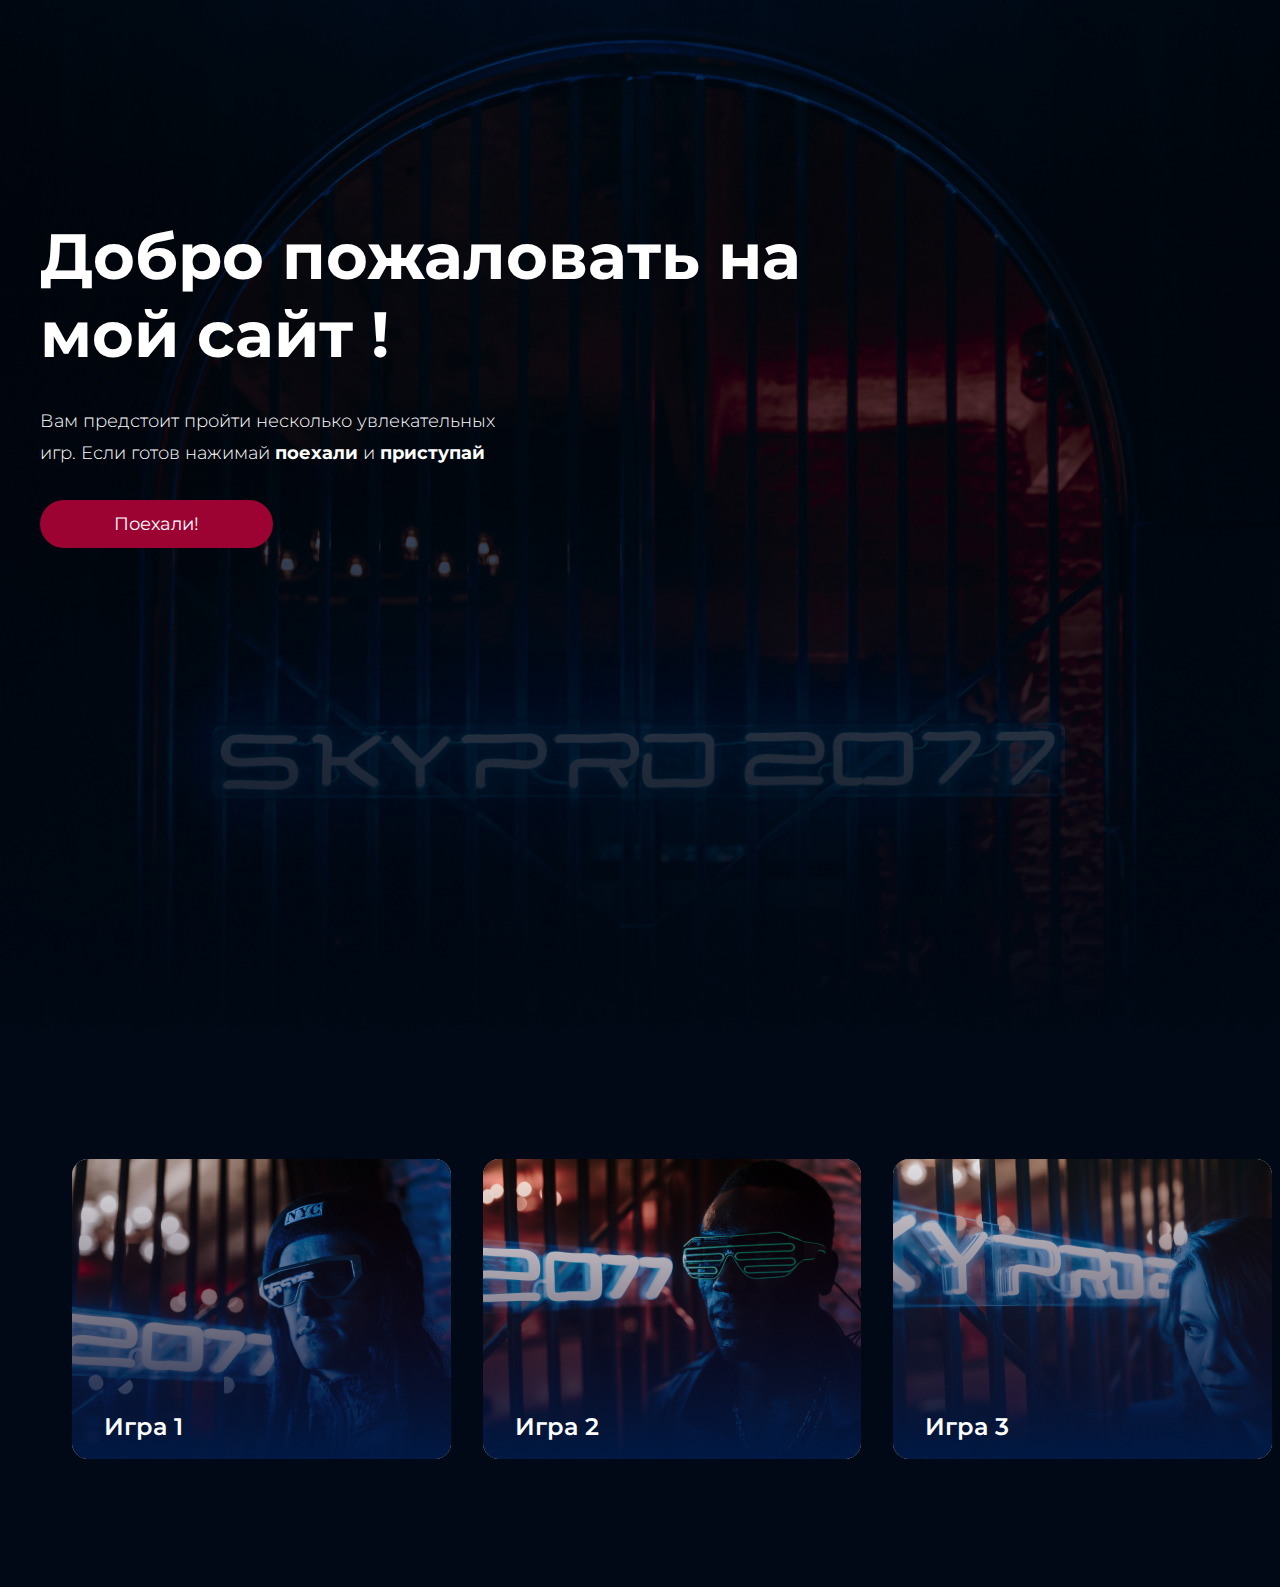
==== index.html @ 29d5ae47 "Added anchor in index.html, file hw2.js" ====
<!DOCTYPE html>
<html lang="en">
<head>
    <meta charset="UTF-8">
    <meta name="viewport" content="width=device-width, initial-scale=1.0">
    <title>Homework1</title>
    <link rel="preconnect" href="https://fonts.googleapis.com">
<link rel="preconnect" href="https://fonts.gstatic.com" crossorigin>
<link href="https://fonts.googleapis.com/css2?family=Montserrat:wght@300;400;600;700&display=swap" rel="stylesheet">
<link rel="stylesheet" href="style.css">
</head>
<body>
    <div class="top center">
        <section class="top__content">
        <h1 class="title">Добро пожаловать на мой сайт !</h1>
        <p class="top__text">Вам предстоит пройти несколько увлекательных игр. Если готов нажимай
            <span class="top__text_bold">поехали</span>  и <span class="top__text_bold">приступай</span> 
        </p>
        <a href="#game-anchor" class="top__button">Поехали!</a>
        </section>
    </div>
    <section class="game center ">
        <a name="game-anchor"></a>
        <a class="game__item" href="#">
                <img class="game__img" src="img/game1.jpg" alt="game">
            <p class="game__text">Игра 1</p>
        </a>
              
        <a class="game__item" href="#">
                <img class="game__img" src="img/game2.jpg" alt="game">
            <p class="game__text">Игра 2</p>
        </a>
        
        <a class="game__item" href="#">
                <img class="game__img" src="img/game3.jpg" alt="game">
            <p class="game__text">Игра 3</p>
        </a>
        
    </section>

    
   </body>
</html>
---- style.css ----
*{
    margin: 0;
    padding: 0;
}

body{
    font-family: 'Montserrat', sans-serif;
}
a {
    text-decoration: none;
  }
.center {
    padding-left: calc(50% - 600px);
    padding-right: calc(50% - 600px);
}
.top{
    background-image: url(img/backgraund.jpg);
    background-position: center;
    background-repeat: no-repeat;
    background-size: cover;
    /*height: 1024px;*/
}
.top__content{
    padding-bottom: 496px;
}
.title{
    max-width: 788.778px;
    color: #FFF;
    font-size: 64px;
    font-style: normal;
    font-weight: 700;
    line-height: normal;
    padding-top: 217px;
    padding-bottom: 32px;

}

.top__text{
    max-width: 481px;
    color: #FFF;
    font-size: 18px;
    font-style: normal;
    font-weight: 300;
    line-height: 32px;
    padding-bottom: 44px;
}
.top__text_bold{
    font-weight: 700;


}
.top__button{
    border-radius: 30px;
    background: #9C0332;  
    color: #FFF;
    font-size: 18px;
    font-style: normal;
    font-weight: 400;
    line-height: normal;
    padding: 13px 74px;

   
}
.top__button:hover{
    background: #EB443F;
}
.game{
   
    background: #000915;
    display: flex;
    gap: 32px;
    padding-top: 128px;
    padding-bottom: 128px;

}
.game__img{
    position: relative;
    display: block;
   border-radius: 16px;
    
}
.game__item{
    position: relative;
    display: block;

}
.game__item:hover{
    border-radius: 16px;
border: 3px solid #44D2FF;
background: linear-gradient(180deg, rgba(39, 1, 15, 0.00) 0%, #001944 100%), url(<path-to-image>), lightgray 50% / cover no-repeat;
}
.game__text{
    position: absolute;
    padding-left: 32px;
    bottom: 16px;
    color: #FFF;
    font-size: 24px;
    font-style: normal;
    font-weight: 600;
    line-height: 32px; 

}
@media (max-width: 767px) {
    .center {
        padding-left: 16px;
        padding-right: 16px;
    }
    .top{

    }
    .title{
        padding-top: 238px;
        text-align: center;
        font-size: 32px;
        display: flex;
        flex-direction: column;
        justify-content: center;

    }
    .top__text{
        text-align: center;
        font-size: 14px;
        line-height: 22px;
        padding-bottom: 32px;
    }
    .top__text_bold{
        font-size: 14px;
        line-height: 22px;
    }
    .top__content{
        display: flex;
        flex-direction: column;
        align-items: center;
        padding-bottom: 238px;
    }
    .game{
        display: flex;
        flex-direction: column;
        align-items: center;
    }
    .game__img{
        width: 343px;
    }
}
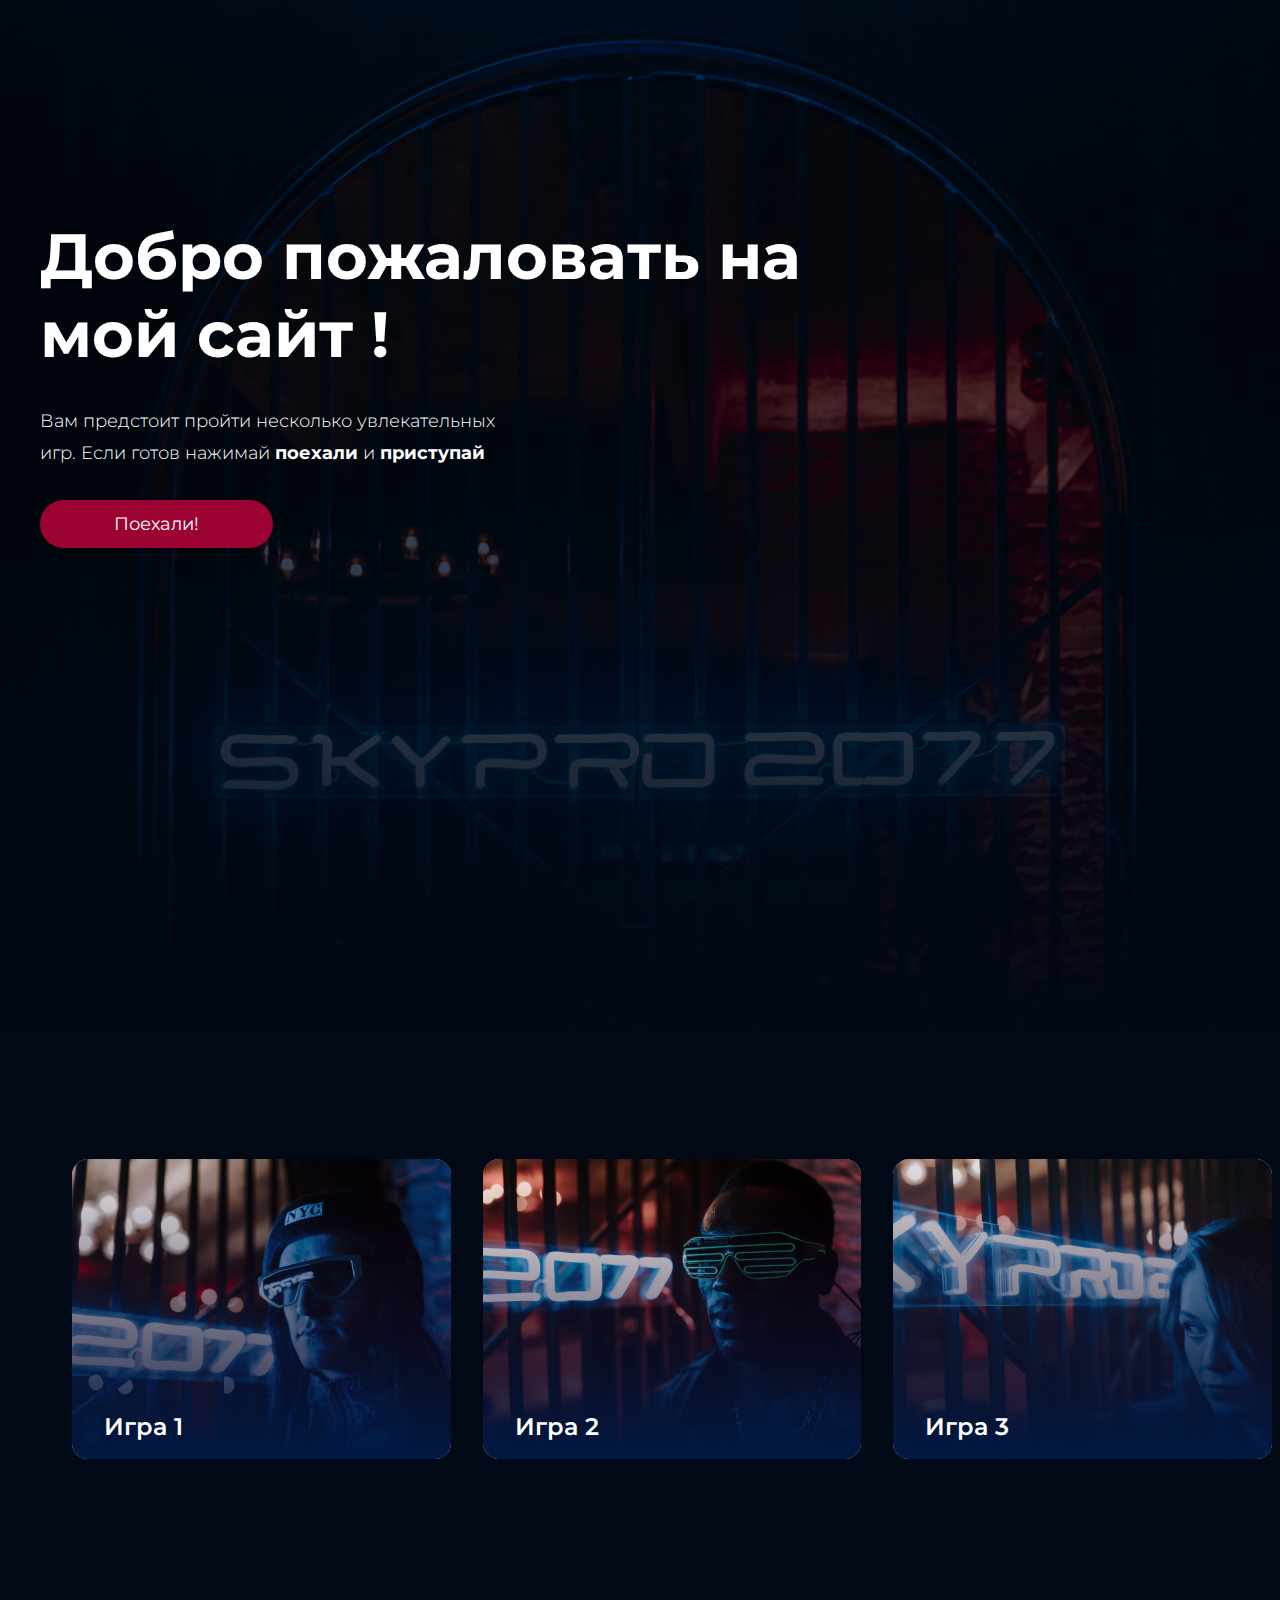
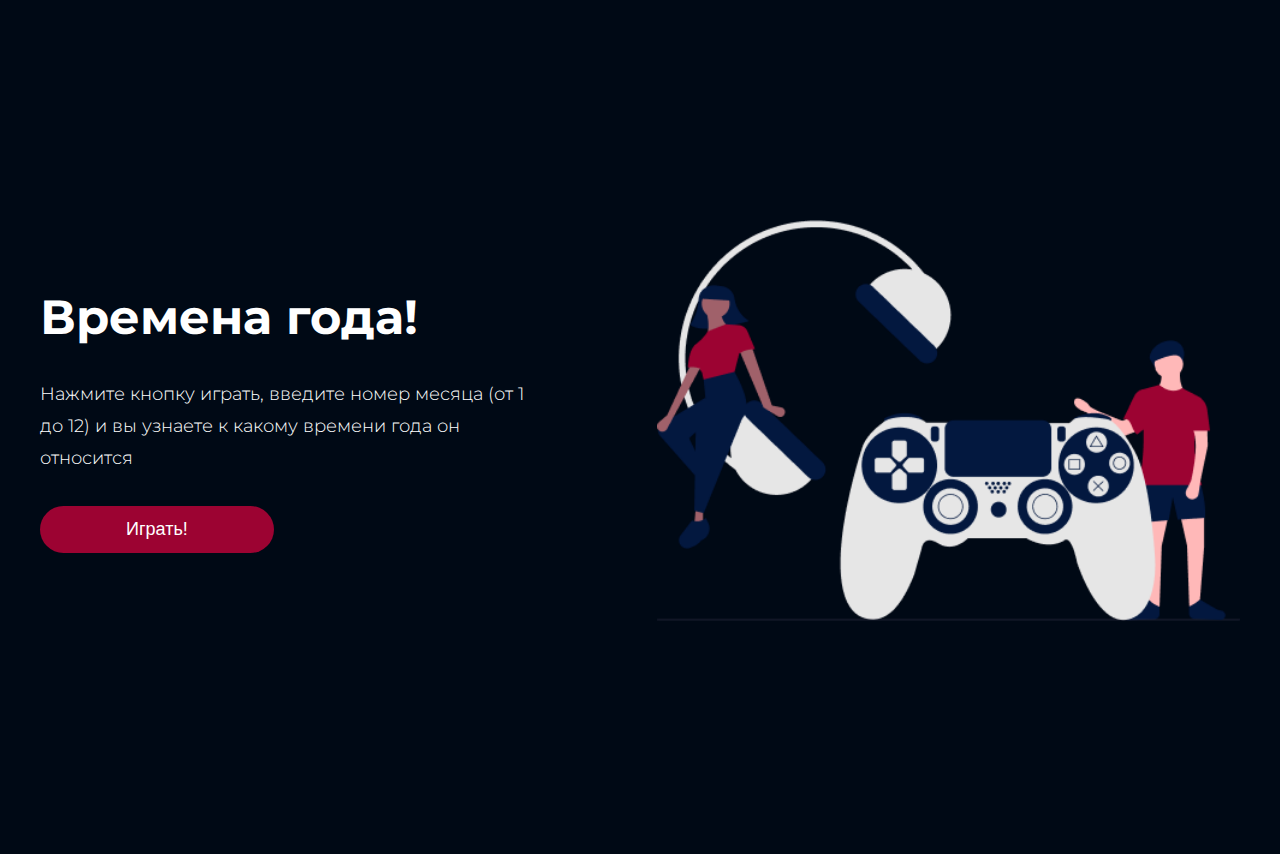
==== commit 9dea08da: "Added block seasons, hover, transition" ====
--- a/index.html
+++ b/index.html
@@ -37,6 +37,14 @@
         </a>
         
     </section>
+    <section class="seasons center">
+        <div class="seasons__content">
+        <h2 class="seasons__title">Времена года!</h2>
+        <p class="seasons__text">Нажмите кнопку играть, введите номер месяца (от 1 до 12) и вы узнаете к какому времени года он относится</p>
+    <button class="seasons__button">Играть!</button>
+        </div>
+    <img class="seasons-img" src="img/backgame.png" alt="gamer">
+    </section>
 
     
    </body>
--- a/style.css
+++ b/style.css
@@ -1,4 +1,3 @@
-
 *{
     margin: 0;
     padding: 0;
@@ -59,11 +58,14 @@
     font-weight: 400;
     line-height: normal;
     padding: 13px 74px;
+    transition: all 1s;
 
    
 }
 .top__button:hover{
     background: #EB443F;
+    transform: scale(1.05);
+    
 }
 .game{
    
@@ -101,6 +103,58 @@
     line-height: 32px; 
 
 }
+.seasons{
+    background: #000915;
+   display: flex;
+   column-gap: 128px;
+    padding-top: 233px;
+    padding-bottom: 233px;
+}
+.seasons__title{
+    color: #FFF;
+    font-size: 48px;
+    font-style: normal;
+    font-weight: 700;
+    line-height: normal;
+}
+.seasons__text{
+    color: #FFF;
+    font-size: 18px;
+    font-style: normal;
+    font-weight: 300;
+    line-height: 32px; 
+}
+.seasons__button{
+    border-radius: 30px;
+    background: #9C0332;
+    color: #FFF;
+    font-size: 18px;
+    font-style: normal;
+    font-weight: 400;
+    line-height: normal;
+    padding: 13px 75px;
+    border: none;
+    width: 234px;
+    transition: all 1s;
+    }
+    .seasons__button:hover{
+        background: #EB443F;
+        transform: scale(1.05);
+    }
+.seasons__content{
+    
+    display: flex;
+    flex-direction: column;
+    justify-content: center;
+    gap: 32px;
+}
+.seasons-img{
+     width: 100%;
+
+}
+
+
+
 @media (max-width: 767px) {
     .center {
         padding-left: 16px;
@@ -142,4 +196,27 @@
     .game__img{
         width: 343px;
     }
+    .seasons{
+        display: flex;
+        flex-wrap: wrap;
+    }
+    .seasons__content{
+        display: flex;
+        flex-wrap: wrap;
+        align-items: center;
+    }
+    .seasons__title{
+        font-size: 32px
+    }
+    .seasons__text{
+        color: #FFF;
+        text-align: center;
+        font-size: 14px;
+        line-height: 22px;
+    }
+    .seasons-img{
+        padding-top: 64px;
+        width: 100%;
+      
+    }
 }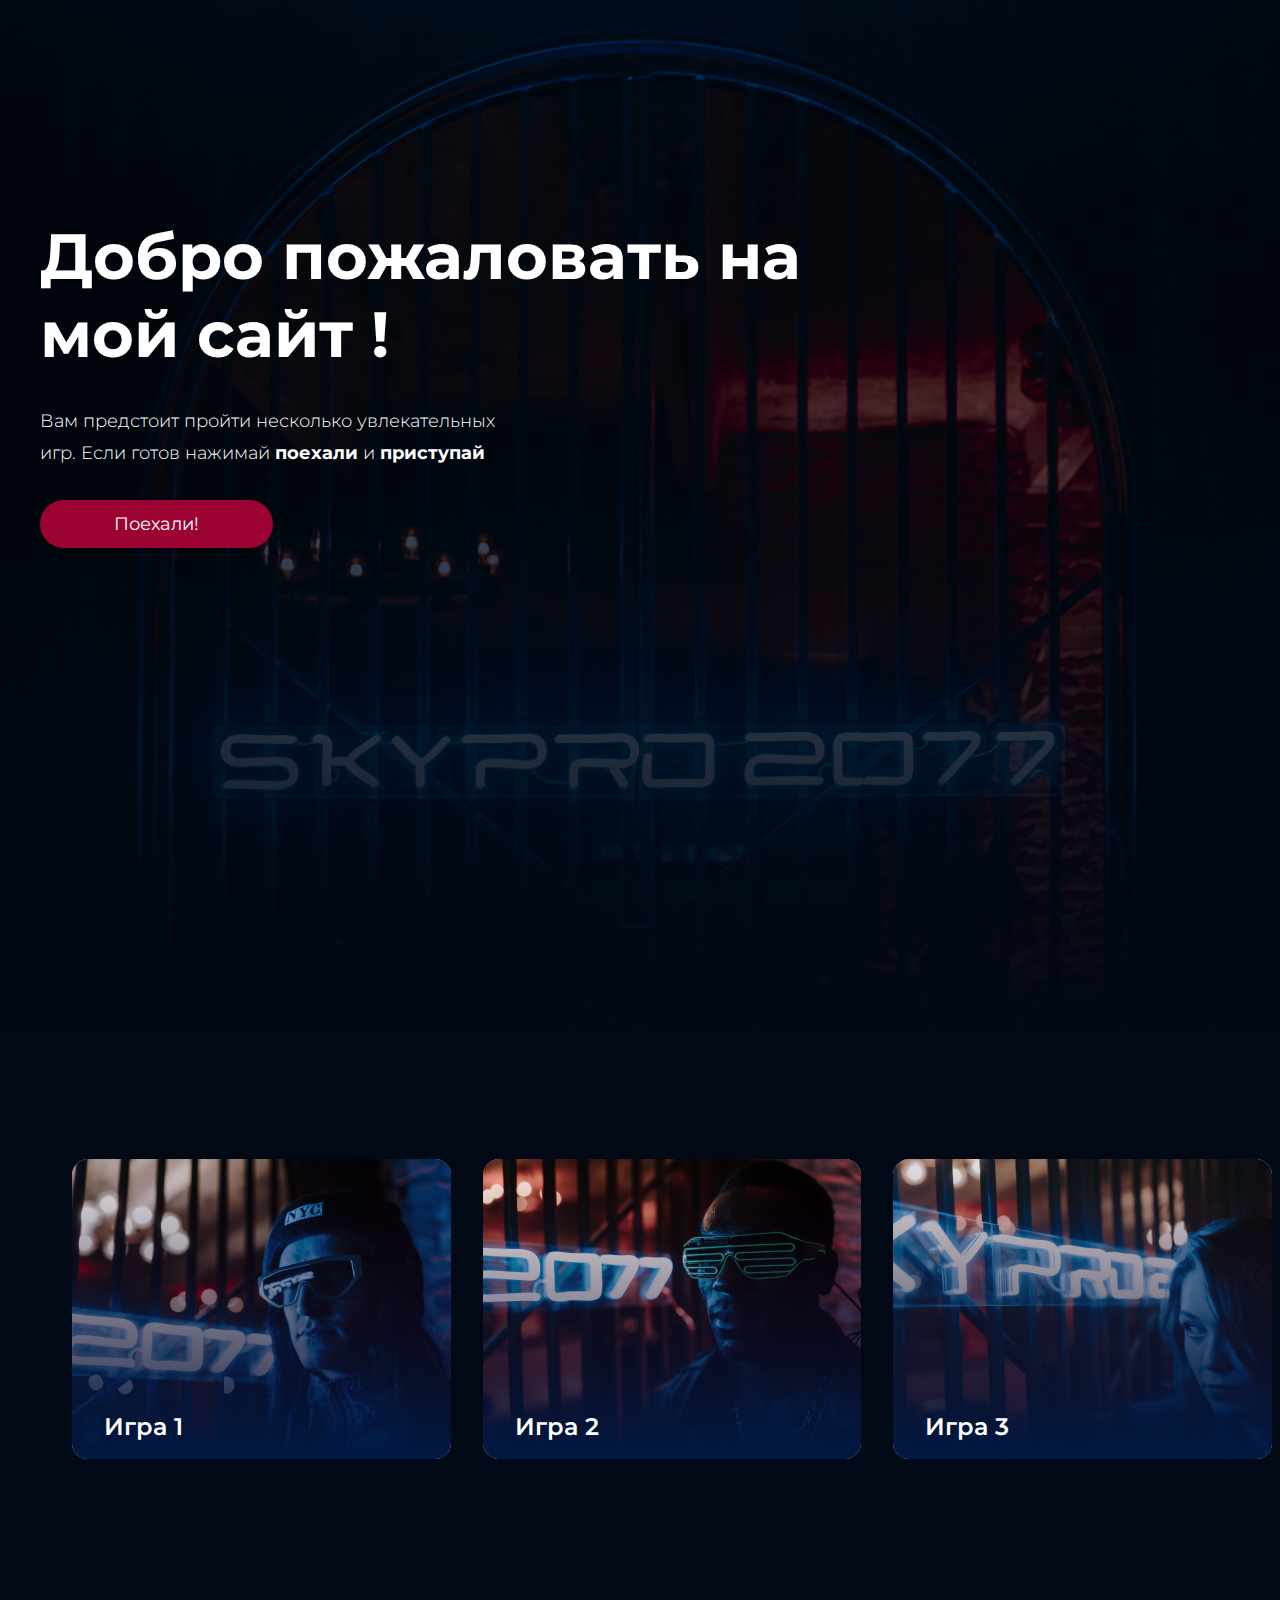
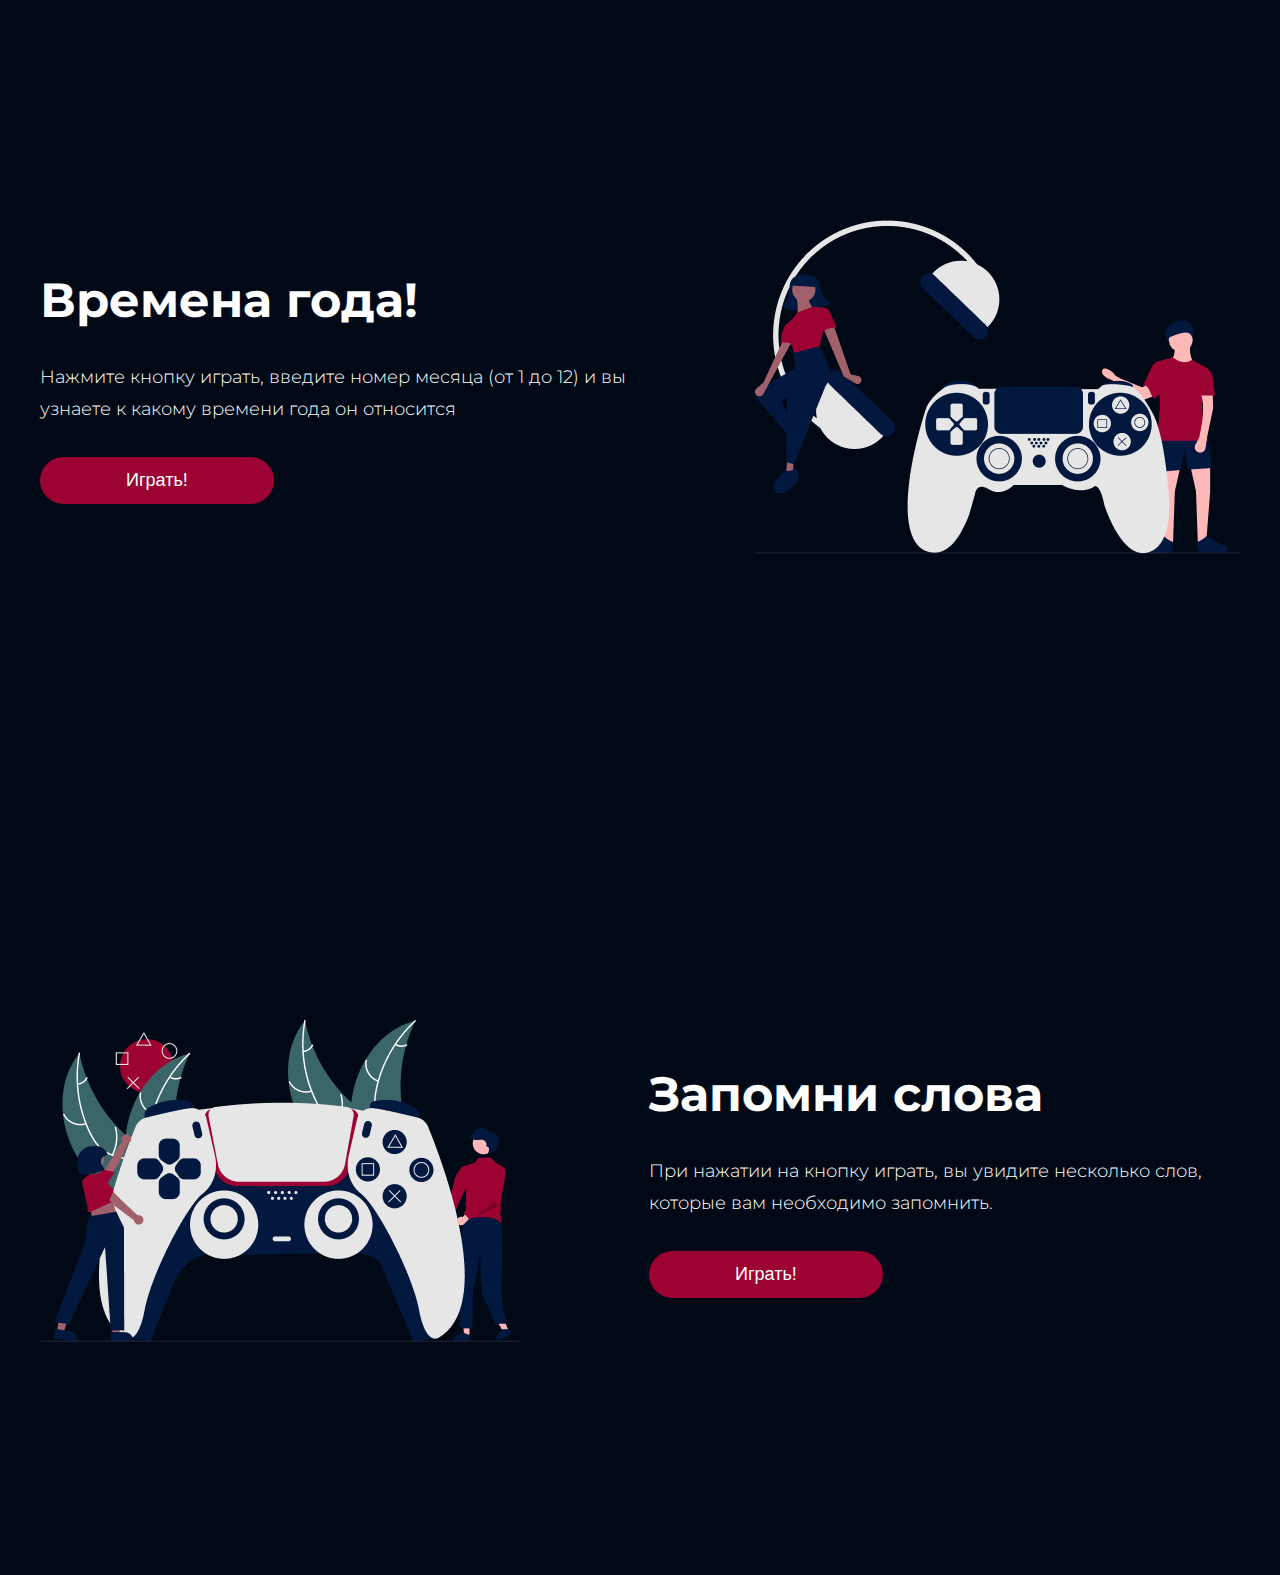
==== commit e0280964: "Changed block game type, added gametype_item2" ====
--- a/index.html
+++ b/index.html
@@ -37,13 +37,22 @@
         </a>
         
     </section>
-    <section class="seasons center">
-        <div class="seasons__content">
-        <h2 class="seasons__title">Времена года!</h2>
-        <p class="seasons__text">Нажмите кнопку играть, введите номер месяца (от 1 до 12) и вы узнаете к какому времени года он относится</p>
-    <button class="seasons__button">Играть!</button>
+    <section class="gametype center">
+        <div class="gametype__content">
+        <h2 class="gametype__title">Времена года!</h2>
+        <p class="gametype__text">Нажмите кнопку играть, введите номер месяца (от 1 до 12) и вы узнаете к какому времени года он относится</p>
+    <button class="gametype__button">Играть!</button>
         </div>
-    <img class="seasons-img" src="img/backgame.png" alt="gamer">
+    <img class="gametype-img" src="img/backgame.png" alt="gamer">
+    </section>
+
+    <section class="gametype gametype_item2 center">
+            <img class="gametype-img" src="img/backgame2.png" alt="gamer">
+        <div class="gametype__content">
+            <h2 class="gametype__title">Запомни слова</h2>
+        <p class="gametype__text">При нажатии на кнопку играть, вы увидите несколько слов, которые вам необходимо запомнить.</p>
+    <button class="gametype__button">Играть!</button>
+        </div>
     </section>
 
     
--- a/style.css
+++ b/style.css
@@ -103,28 +103,30 @@
     line-height: 32px; 
 
 }
-.seasons{
+.gametype{
     background: #000915;
-   display: flex;
-   column-gap: 128px;
+    display: flex;
+    column-gap: 128px;
     padding-top: 233px;
     padding-bottom: 233px;
 }
-.seasons__title{
+
+.gametype__title{
     color: #FFF;
     font-size: 48px;
     font-style: normal;
     font-weight: 700;
     line-height: normal;
 }
-.seasons__text{
+.gametype__text{
     color: #FFF;
     font-size: 18px;
     font-style: normal;
     font-weight: 300;
-    line-height: 32px; 
-}
-.seasons__button{
+    line-height: 32px;
+    
+}
+.gametype__button{
     border-radius: 30px;
     background: #9C0332;
     color: #FFF;
@@ -137,20 +139,16 @@
     width: 234px;
     transition: all 1s;
     }
-    .seasons__button:hover{
+    .gametype__button:hover{
         background: #EB443F;
         transform: scale(1.05);
     }
-.seasons__content{
+.gametype__content{
     
     display: flex;
     flex-direction: column;
     justify-content: center;
     gap: 32px;
-}
-.seasons-img{
-     width: 100%;
-
 }
 
 
@@ -196,25 +194,30 @@
     .game__img{
         width: 343px;
     }
-    .seasons{
+    .gametype{
         display: flex;
         flex-wrap: wrap;
-    }
-    .seasons__content{
+        padding-top: 51px;
+        padding-bottom: 85px;
+    }
+    .gametype_item2{
+        flex-direction: column-reverse;
+    }
+    .gametype__content{
         display: flex;
         flex-wrap: wrap;
         align-items: center;
     }
-    .seasons__title{
+    .gametype__title{
         font-size: 32px
     }
-    .seasons__text{
+    .gametype__text{
         color: #FFF;
         text-align: center;
         font-size: 14px;
         line-height: 22px;
     }
-    .seasons-img{
+    .gametype-img{
         padding-top: 64px;
         width: 100%;
       
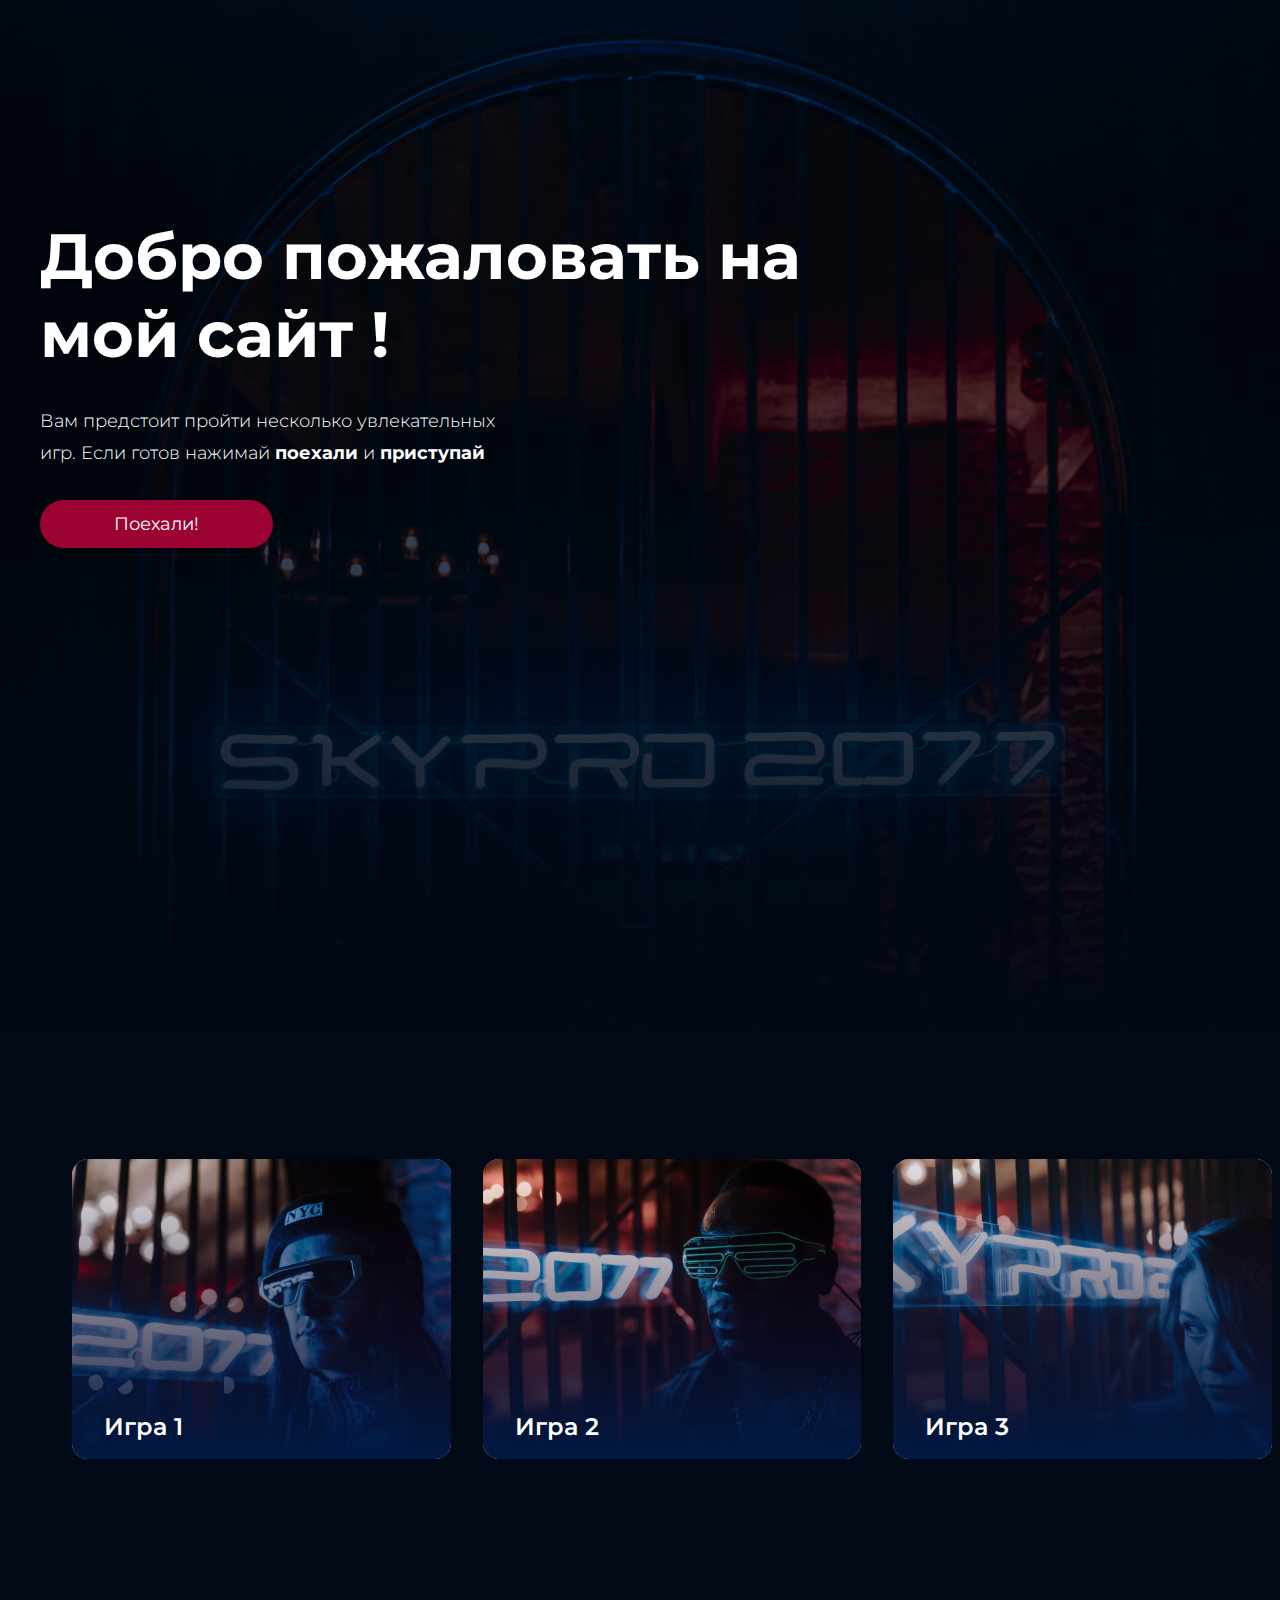
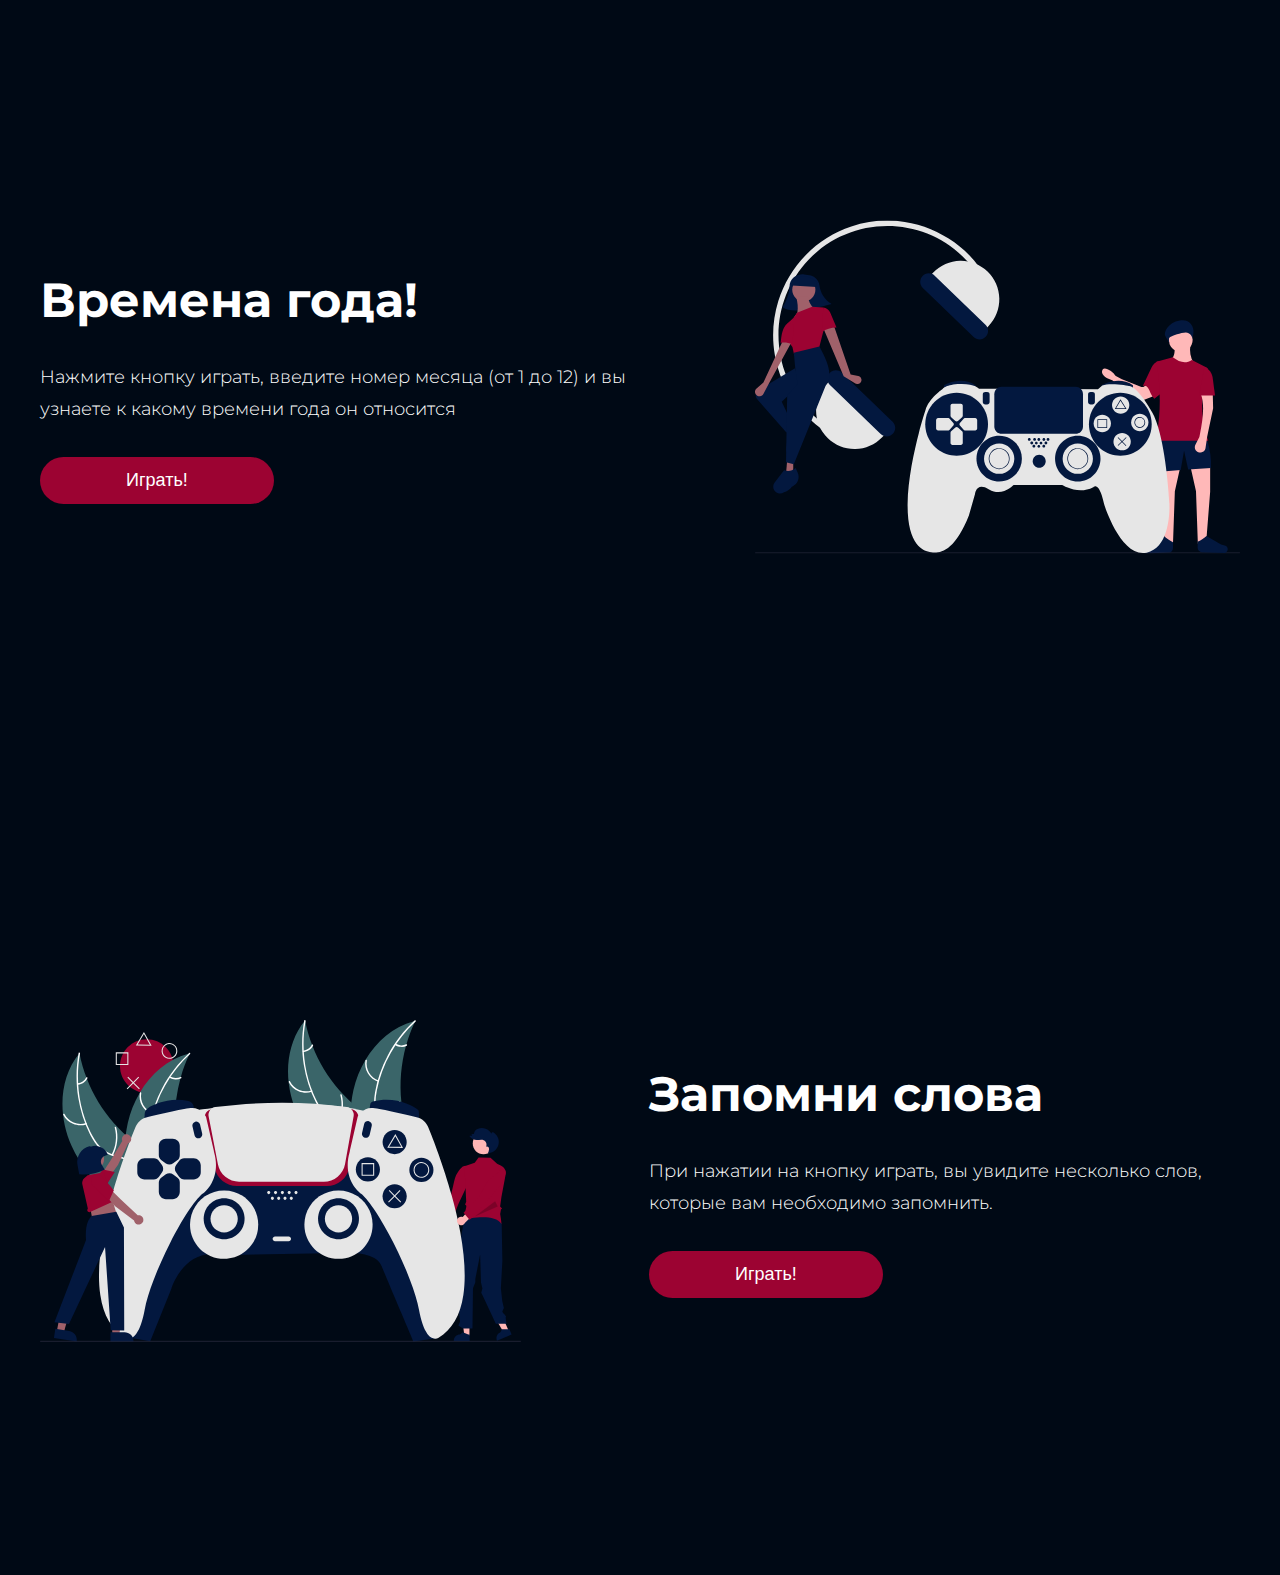
==== commit e081f7cd: "Заменила изображения на формат .svg" ====
--- a/index.html
+++ b/index.html
@@ -43,11 +43,11 @@
         <p class="gametype__text">Нажмите кнопку играть, введите номер месяца (от 1 до 12) и вы узнаете к какому времени года он относится</p>
     <button class="gametype__button">Играть!</button>
         </div>
-    <img class="gametype-img" src="img/backgame.png" alt="gamer">
+    <img class="gametype-img" src="img/backgame1.svg" alt="gamer">
     </section>
 
     <section class="gametype gametype_item2 center">
-            <img class="gametype-img" src="img/backgame2.png" alt="gamer">
+            <img class="gametype-img" src="img/backgame2.svg" alt="gamer">
         <div class="gametype__content">
             <h2 class="gametype__title">Запомни слова</h2>
         <p class="gametype__text">При нажатии на кнопку играть, вы увидите несколько слов, которые вам необходимо запомнить.</p>
--- a/style.css
+++ b/style.css
@@ -153,6 +153,7 @@
 
 
 
+
 @media (max-width: 767px) {
     .center {
         padding-left: 16px;
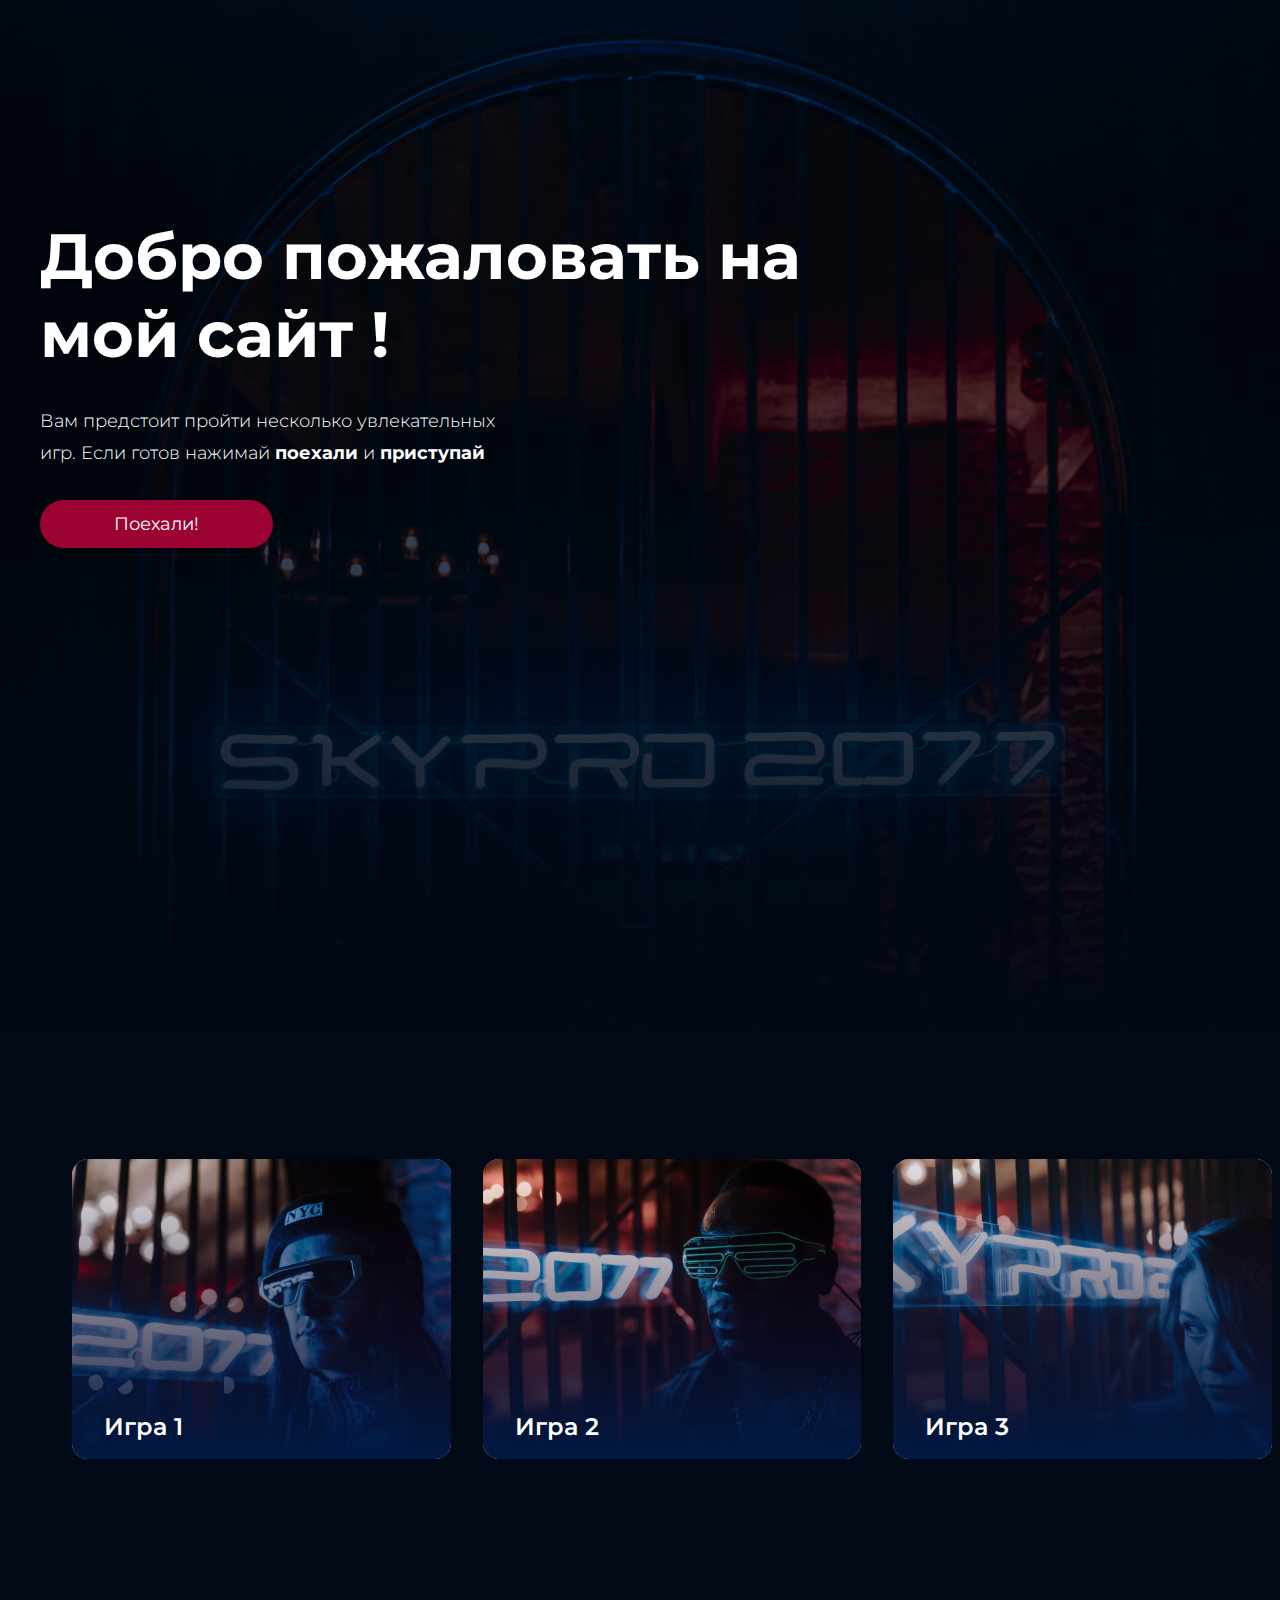
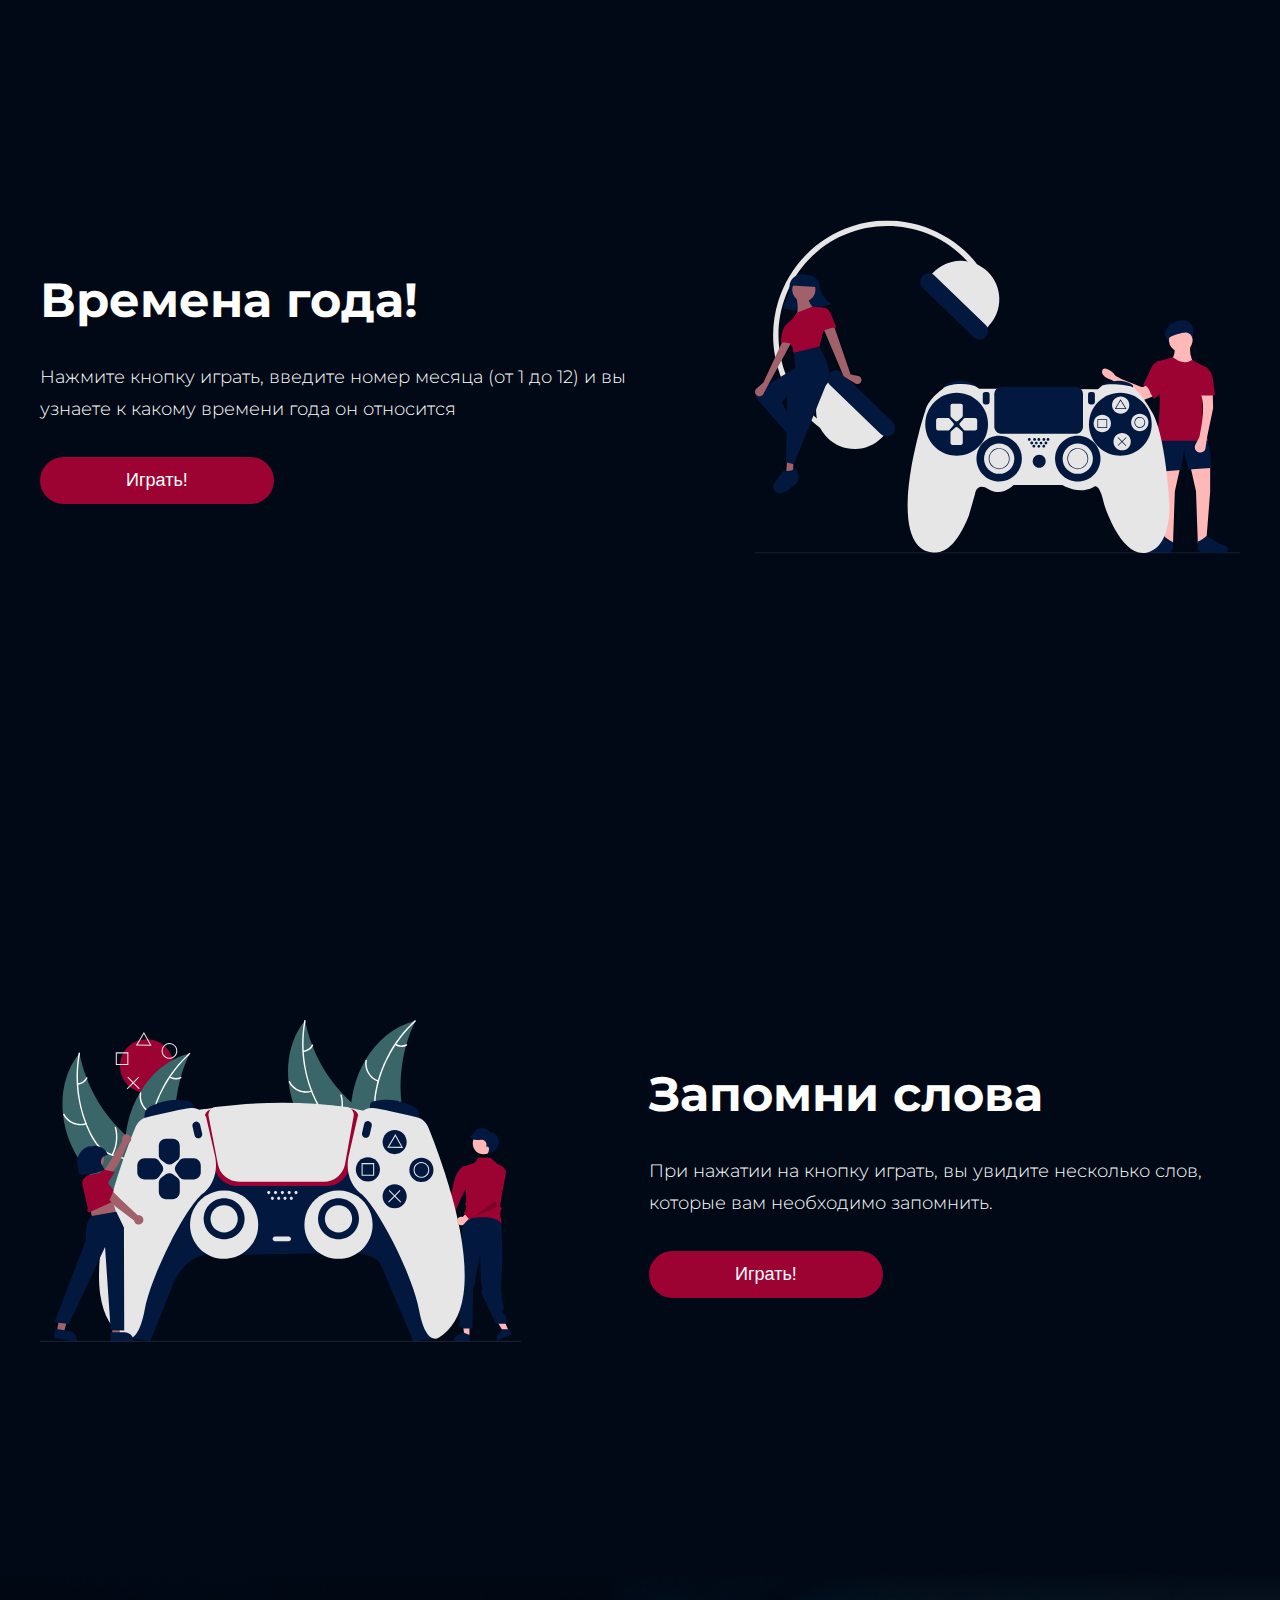
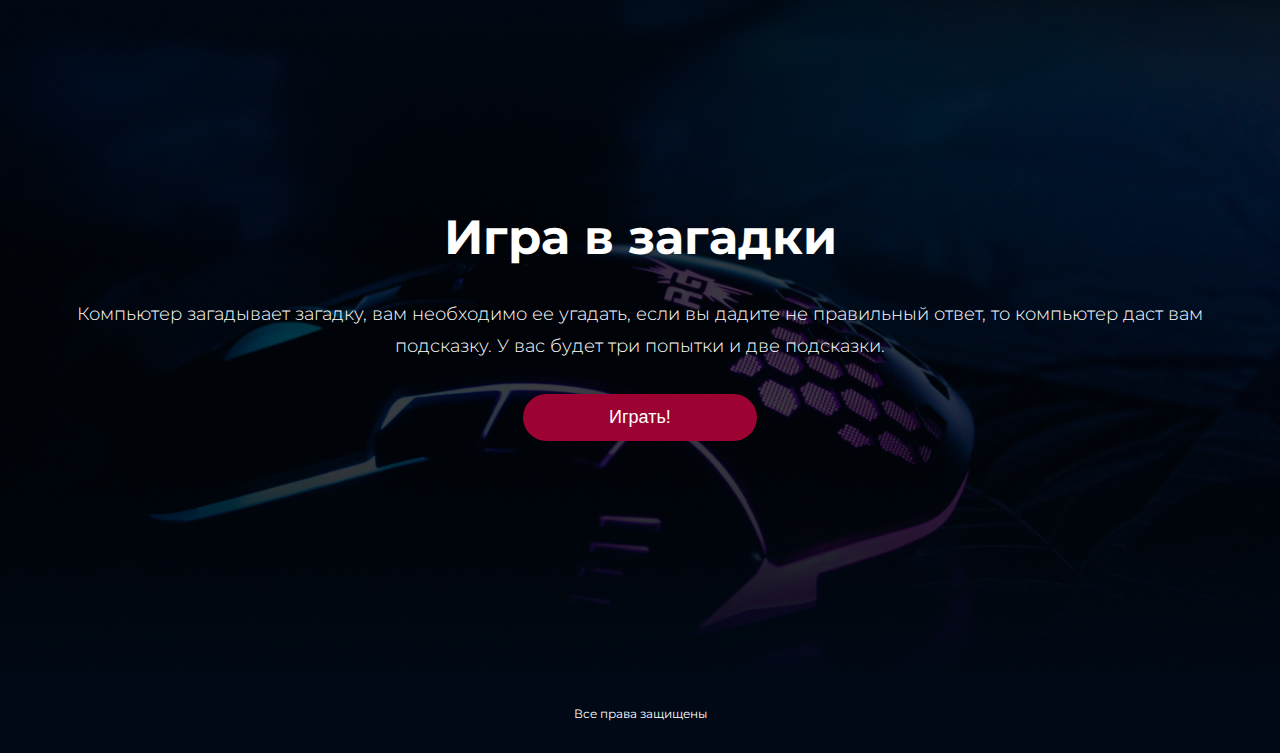
==== commit 0cd79a9d: "Added block gametype_item3, footer" ====
--- a/index.html
+++ b/index.html
@@ -54,6 +54,17 @@
     <button class="gametype__button">Играть!</button>
         </div>
     </section>
+    <section class="gametype gametype_item3 center">
+        <div class="gametype__content gametype__content_item3">
+        <h2 class="gametype__title">Игра в загадки</h2>
+        <p class="gametype__text">Компьютер загадывает загадку, вам необходимо ее угадать, если вы дадите не правильный ответ, то компьютер даст вам подсказку. У вас будет три попытки и две подсказки.</p>
+    <button class="gametype__button">Играть!</button>
+        </div>
+    </section>
+    
+    <footer class="footer">
+        <p class="footer__text" >Все права защищены</p>
+       </footer>
 
     
    </body>
--- a/style.css
+++ b/style.css
@@ -150,6 +150,31 @@
     justify-content: center;
     gap: 32px;
 }
+.gametype__content_item3{
+    align-items: center;
+    text-align: center;
+}
+
+
+.gametype_item3{
+    background-image: url(img/bg3.jpg);
+    background-position: center;
+    background-repeat: no-repeat;
+    background-size: cover;
+}
+.footer{
+    background: #000915;
+}
+.footer__text{
+    color: #FFF;
+font-size: 12px;
+font-style: normal;
+font-weight: 400;
+line-height: normal;
+padding-top: 32px;
+padding-bottom: 32px;
+text-align: center;
+}
 
 
 
@@ -223,4 +248,9 @@
         width: 100%;
       
     }
+    .gametype_item3{
+        background-image: url(img/bgmobile.jpg);
+        padding-bottom: 487px;
+    }
+  
 }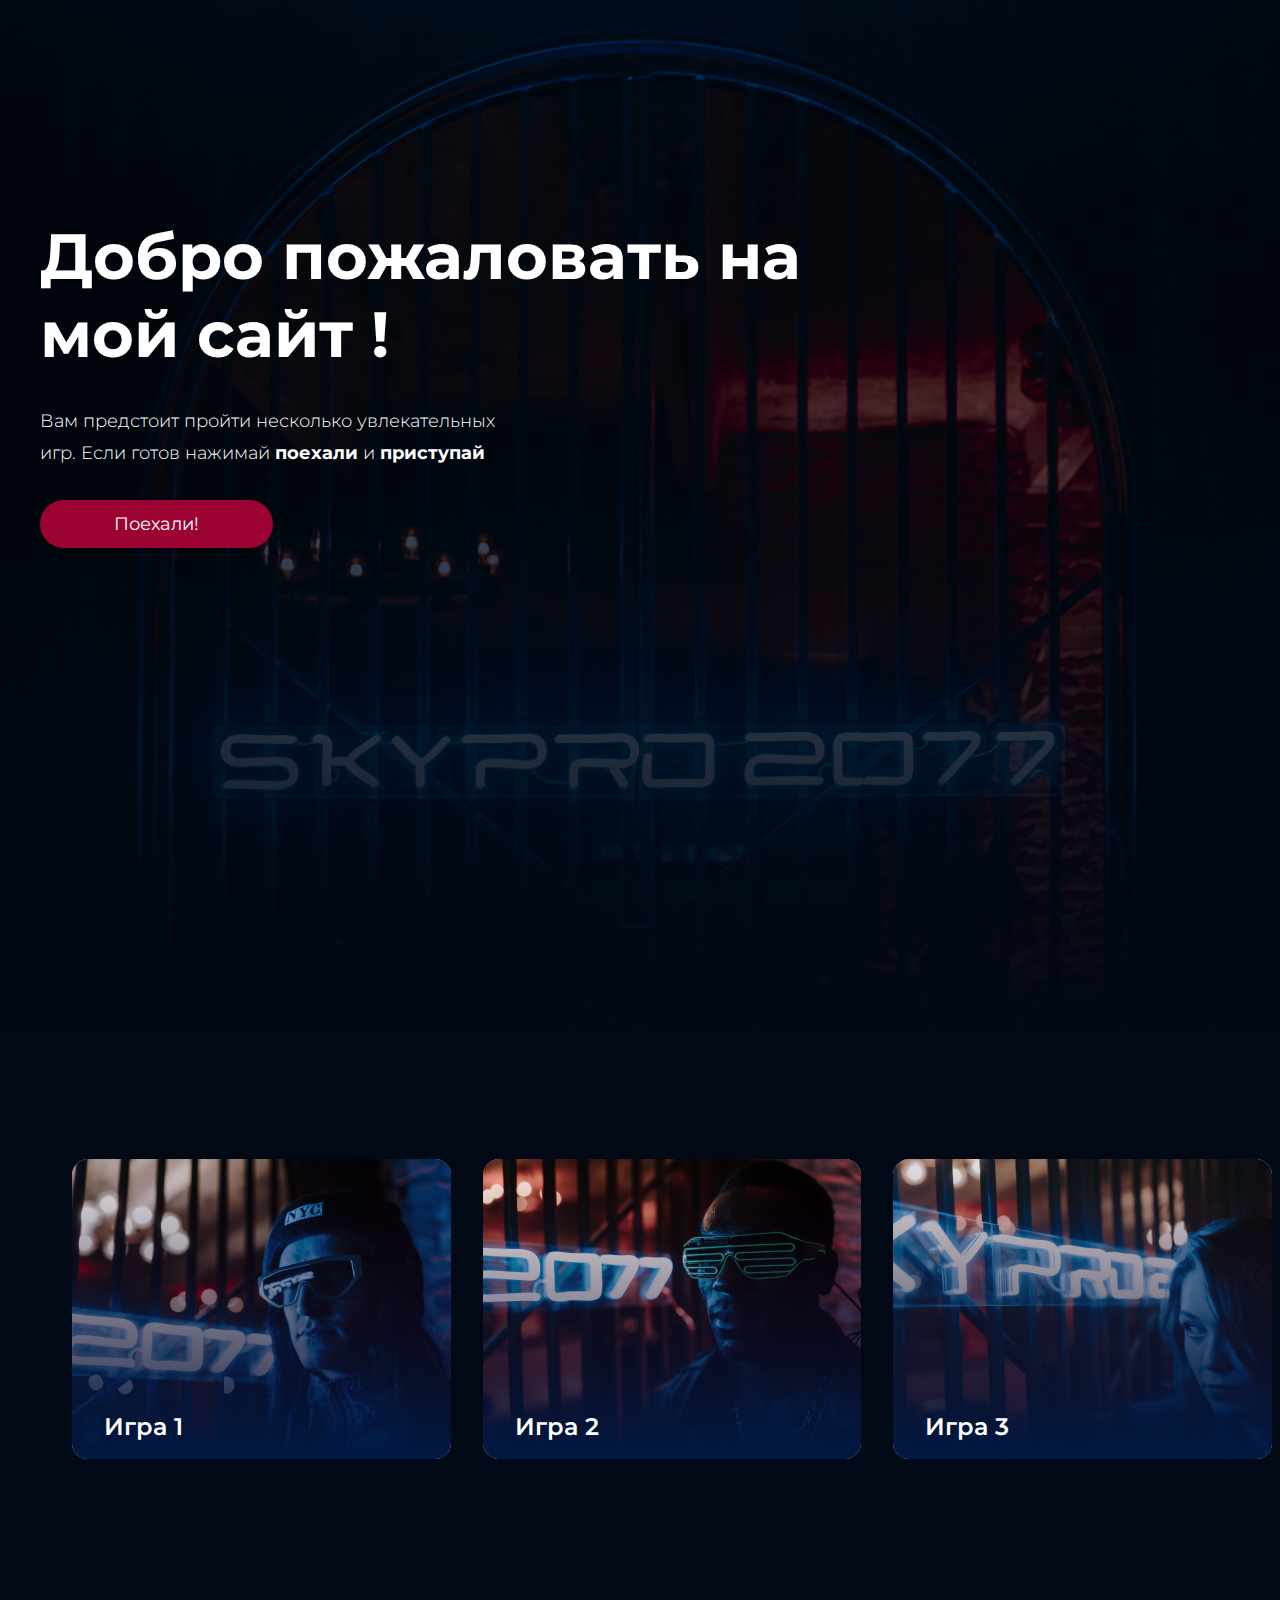
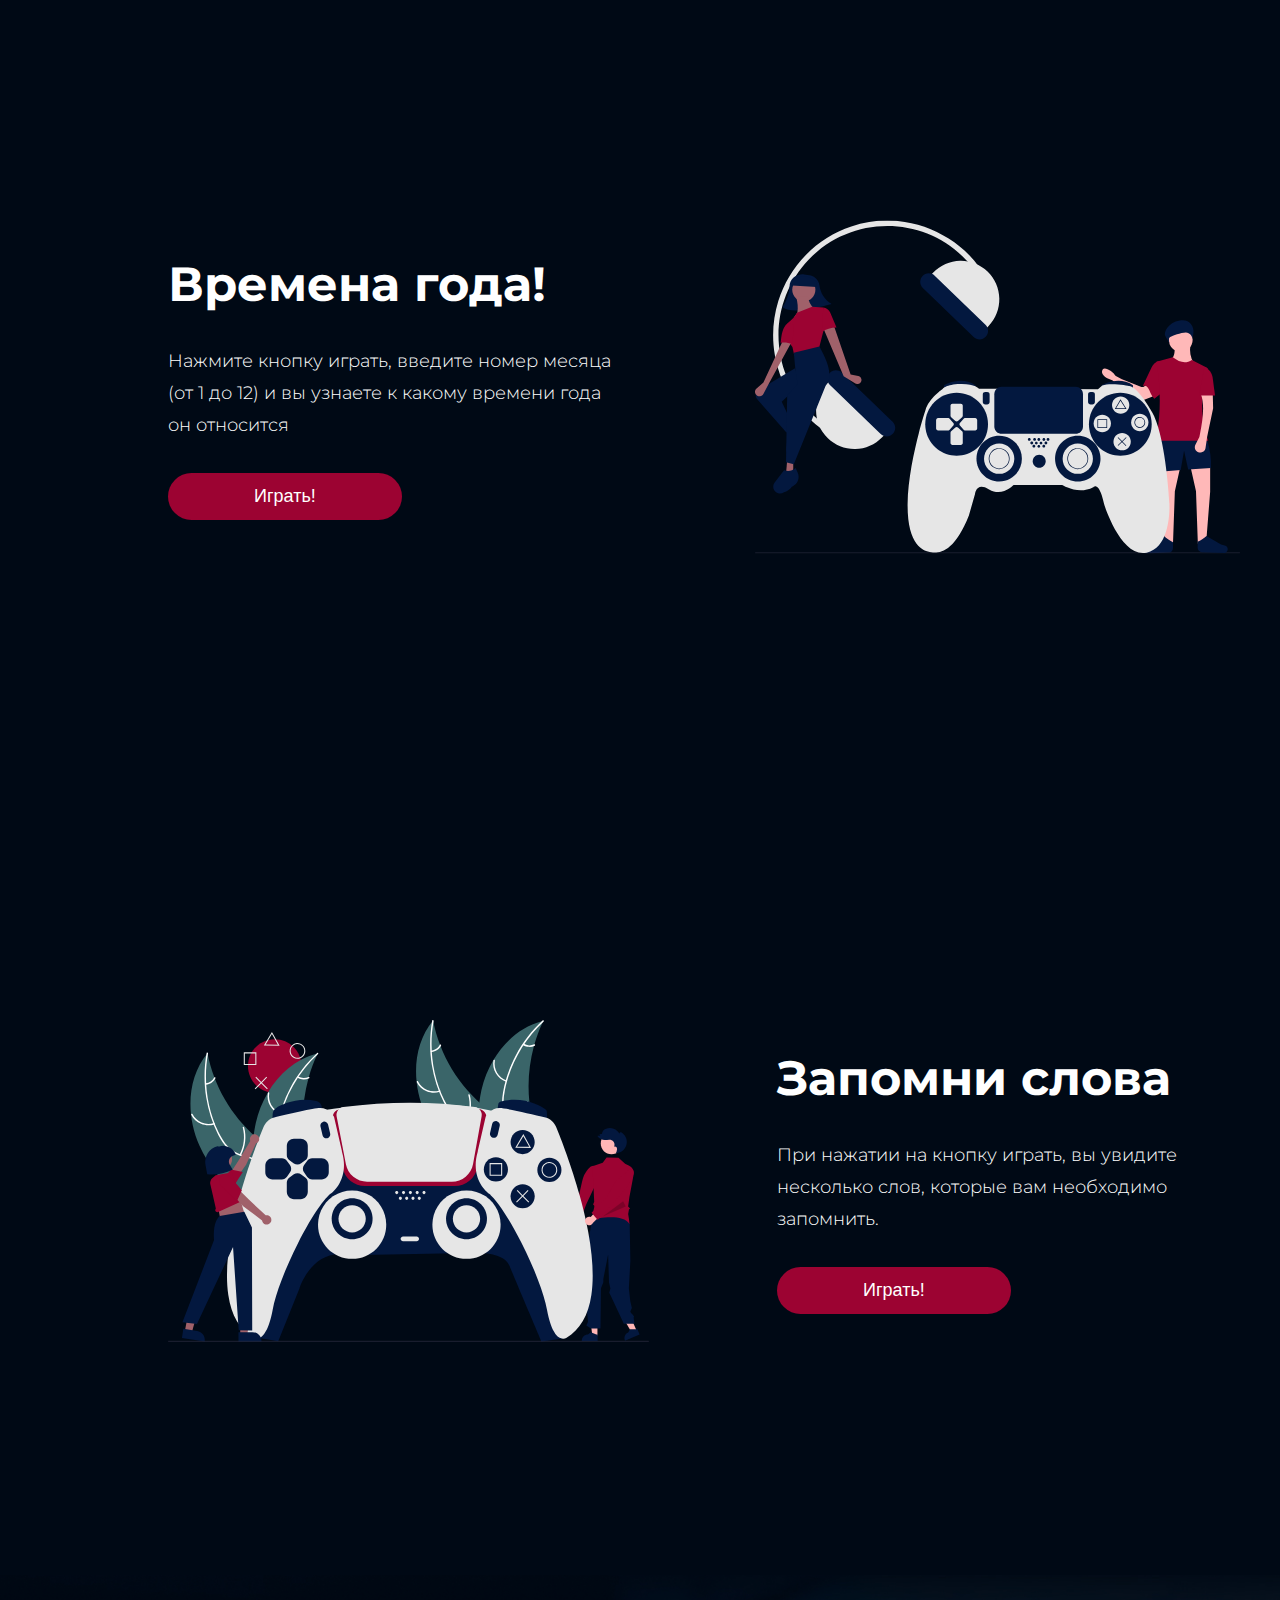
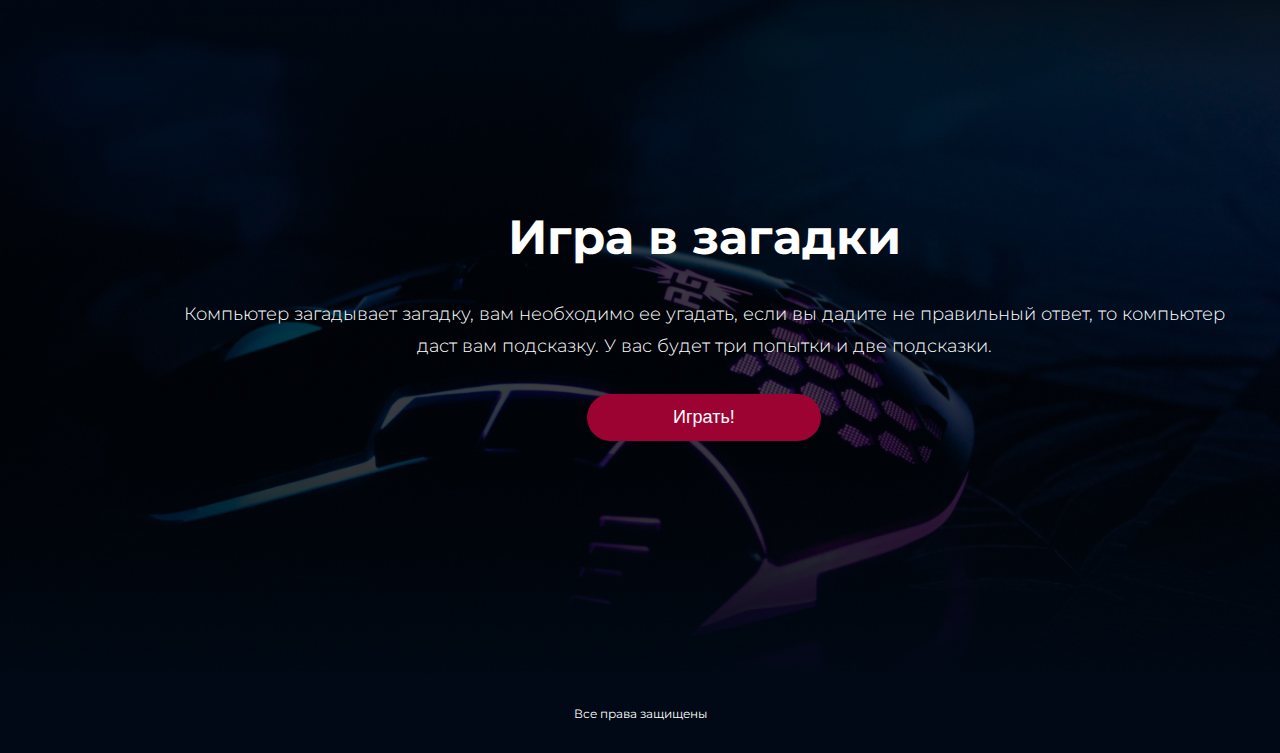
==== commit f3130627: "added button onclick" ====
--- a/index.html
+++ b/index.html
@@ -21,32 +21,34 @@
     </div>
     <section class="game center ">
         <a name="game-anchor"></a>
-        <a class="game__item" href="#">
+        <a class="game__item" href="#seasons">
                 <img class="game__img" src="img/game1.jpg" alt="game">
             <p class="game__text">Игра 1</p>
         </a>
               
-        <a class="game__item" href="#">
+        <a class="game__item" href="#words">
                 <img class="game__img" src="img/game2.jpg" alt="game">
             <p class="game__text">Игра 2</p>
         </a>
         
-        <a class="game__item" href="#">
+        <a class="game__item" href="#riddles">
                 <img class="game__img" src="img/game3.jpg" alt="game">
             <p class="game__text">Игра 3</p>
         </a>
         
     </section>
     <section class="gametype center">
+        <a name="seasons"></a>
         <div class="gametype__content">
-        <h2 class="gametype__title">Времена года!</h2>
+               <h2 class="gametype__title">Времена года!</h2>
         <p class="gametype__text">Нажмите кнопку играть, введите номер месяца (от 1 до 12) и вы узнаете к какому времени года он относится</p>
-    <button class="gametype__button">Играть!</button>
+    <button onclick="gameSeasons()" class="gametype__button">Играть!</button>
         </div>
     <img class="gametype-img" src="img/backgame1.svg" alt="gamer">
     </section>
 
     <section class="gametype gametype_item2 center">
+        <a name="words"></a>
             <img class="gametype-img" src="img/backgame2.svg" alt="gamer">
         <div class="gametype__content">
             <h2 class="gametype__title">Запомни слова</h2>
@@ -55,6 +57,7 @@
         </div>
     </section>
     <section class="gametype gametype_item3 center">
+        <a name="riddles"></a>
         <div class="gametype__content gametype__content_item3">
         <h2 class="gametype__title">Игра в загадки</h2>
         <p class="gametype__text">Компьютер загадывает загадку, вам необходимо ее угадать, если вы дадите не правильный ответ, то компьютер даст вам подсказку. У вас будет три попытки и две подсказки.</p>
@@ -66,6 +69,6 @@
         <p class="footer__text" >Все права защищены</p>
        </footer>
 
-    
+    <script src="script.js"></script>
    </body>
 </html>--- a/style.css
+++ b/style.css
@@ -184,9 +184,7 @@
         padding-left: 16px;
         padding-right: 16px;
     }
-    .top{
-
-    }
+   
     .title{
         padding-top: 238px;
         text-align: center;
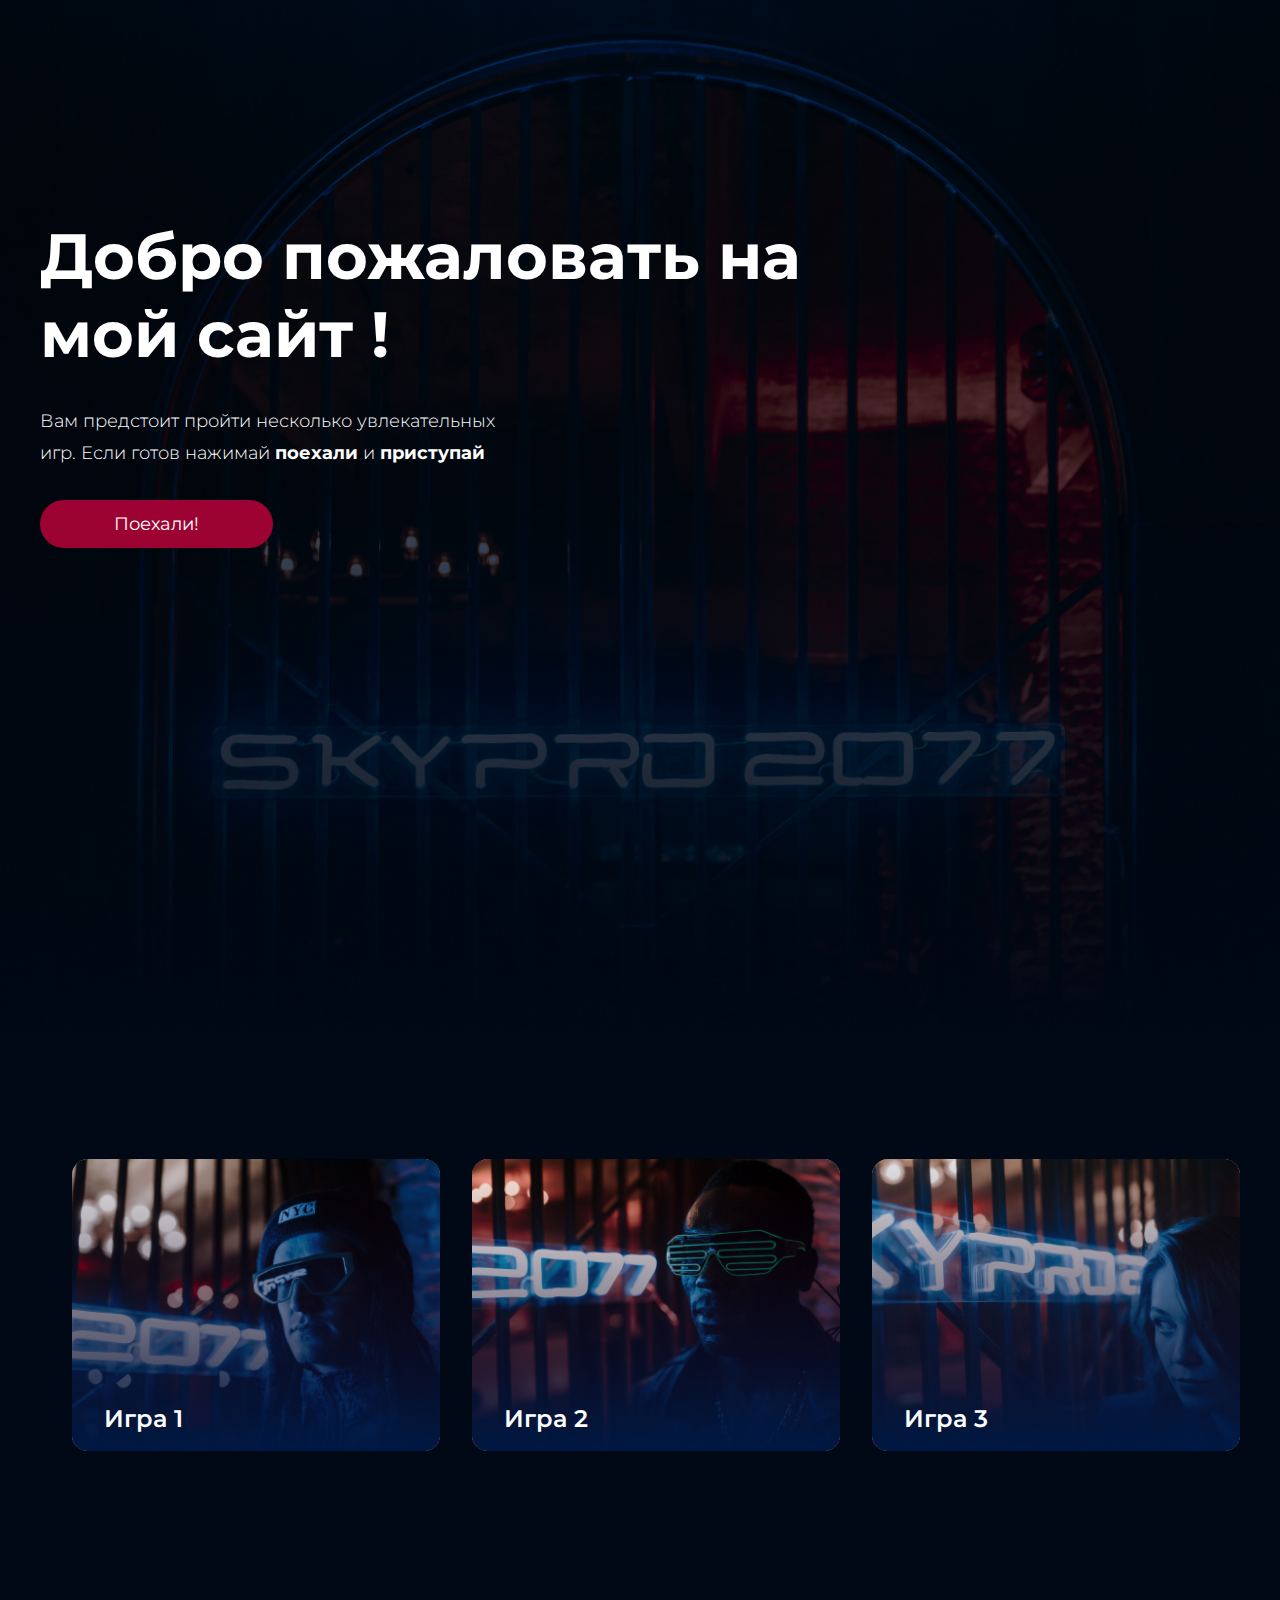
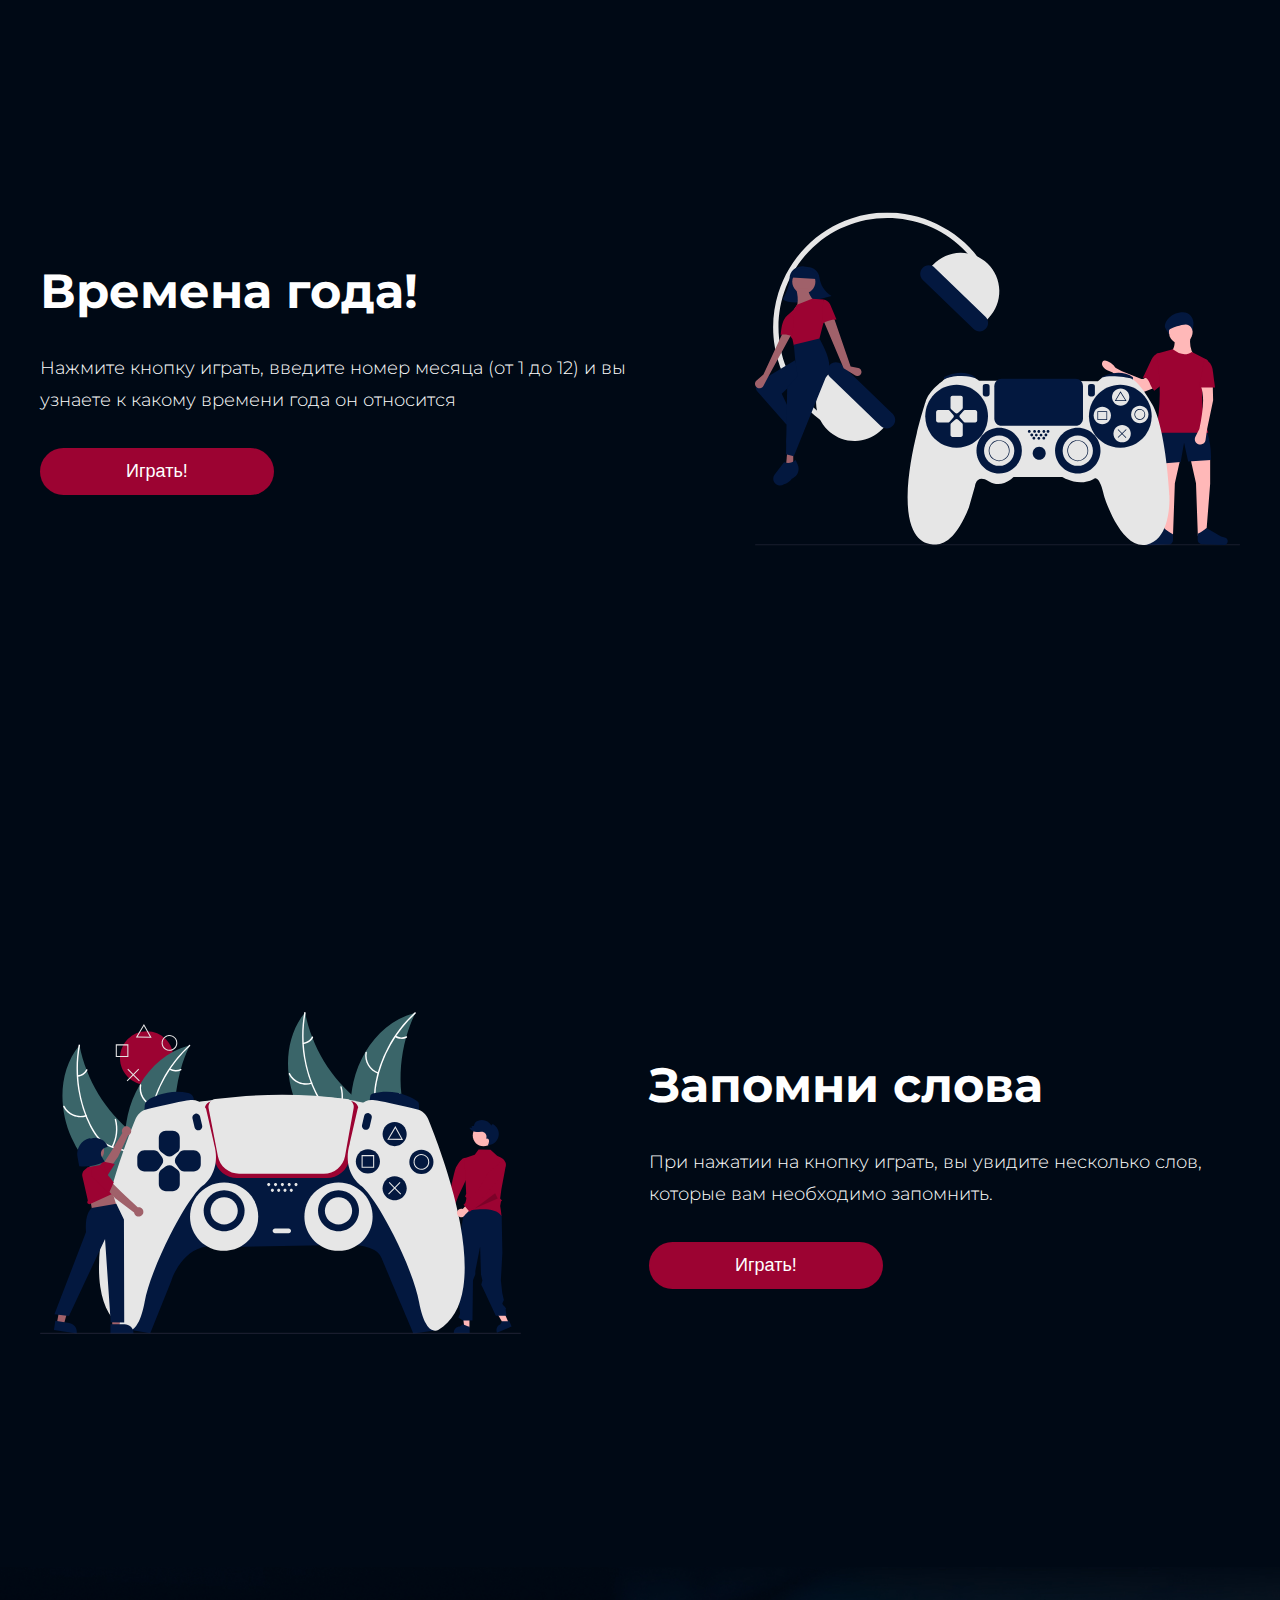
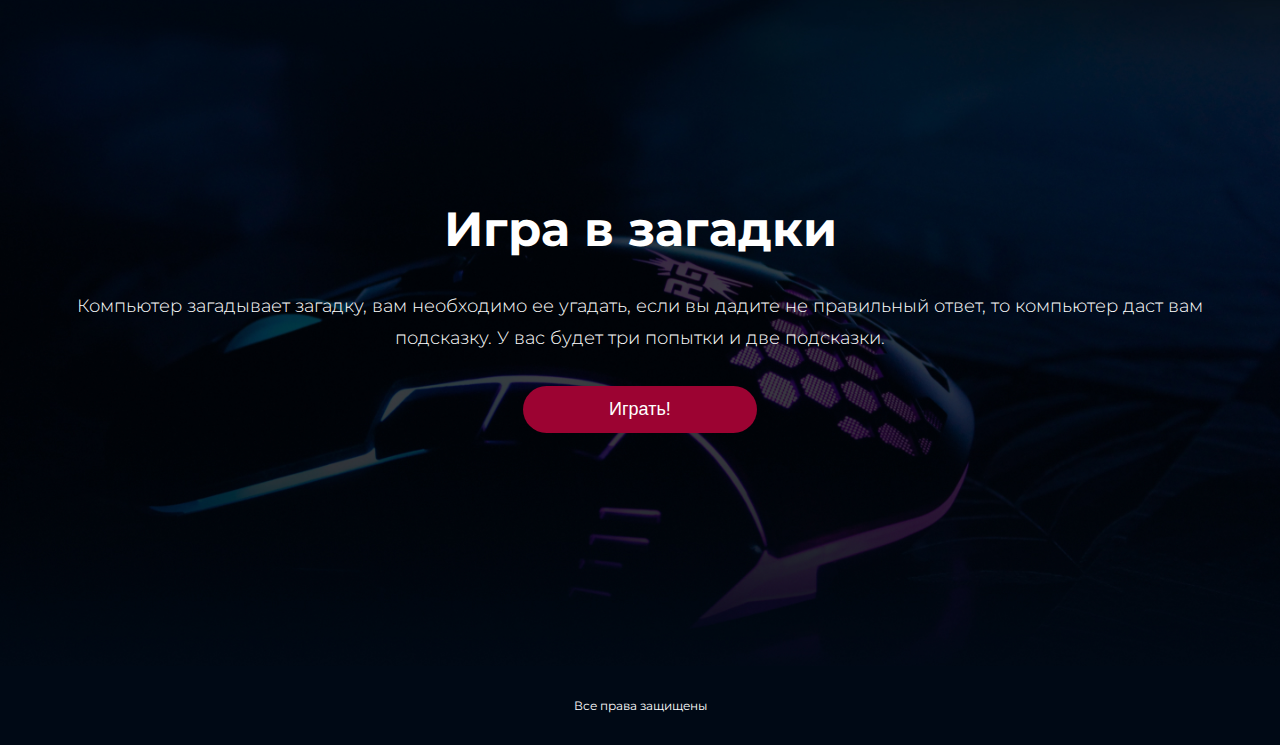
==== commit 14d4e0b6: "Внесены правки в верстку" ====
--- a/index.html
+++ b/index.html
@@ -50,10 +50,10 @@
     <section class="gametype gametype_item2 center">
         <a name="words"></a>
             <img class="gametype-img" src="img/backgame2.svg" alt="gamer">
-        <div class="gametype__content">
+        <div class="gametype__content gametype__content_item2">
             <h2 class="gametype__title">Запомни слова</h2>
         <p class="gametype__text">При нажатии на кнопку играть, вы увидите несколько слов, которые вам необходимо запомнить.</p>
-    <button class="gametype__button">Играть!</button>
+    <button onclick="gameWords()" class="gametype__button">Играть!</button>
         </div>
     </section>
     <section class="gametype gametype_item3 center">
@@ -65,7 +65,7 @@
         </div>
     </section>
     
-    <footer class="footer">
+    <footer class="footer center">
         <p class="footer__text" >Все права защищены</p>
        </footer>
 
--- a/style.css
+++ b/style.css
@@ -80,6 +80,7 @@
     position: relative;
     display: block;
    border-radius: 16px;
+   width: 100%;
     
 }
 .game__item{
@@ -106,7 +107,6 @@
 .gametype{
     background: #000915;
     display: flex;
-    column-gap: 128px;
     padding-top: 233px;
     padding-bottom: 233px;
 }
@@ -149,7 +149,17 @@
     flex-direction: column;
     justify-content: center;
     gap: 32px;
-}
+    padding-right: 128px;
+}
+.gametype__content_item2{
+    padding-right: 0;
+    padding-left: 128px;
+}
+.gametype__content_item3{
+    padding-right: 0;
+}
+
+
 .gametype__content_item3{
     align-items: center;
     text-align: center;
@@ -161,6 +171,7 @@
     background-position: center;
     background-repeat: no-repeat;
     background-size: cover;
+    column-gap: 0;
 }
 .footer{
     background: #000915;
